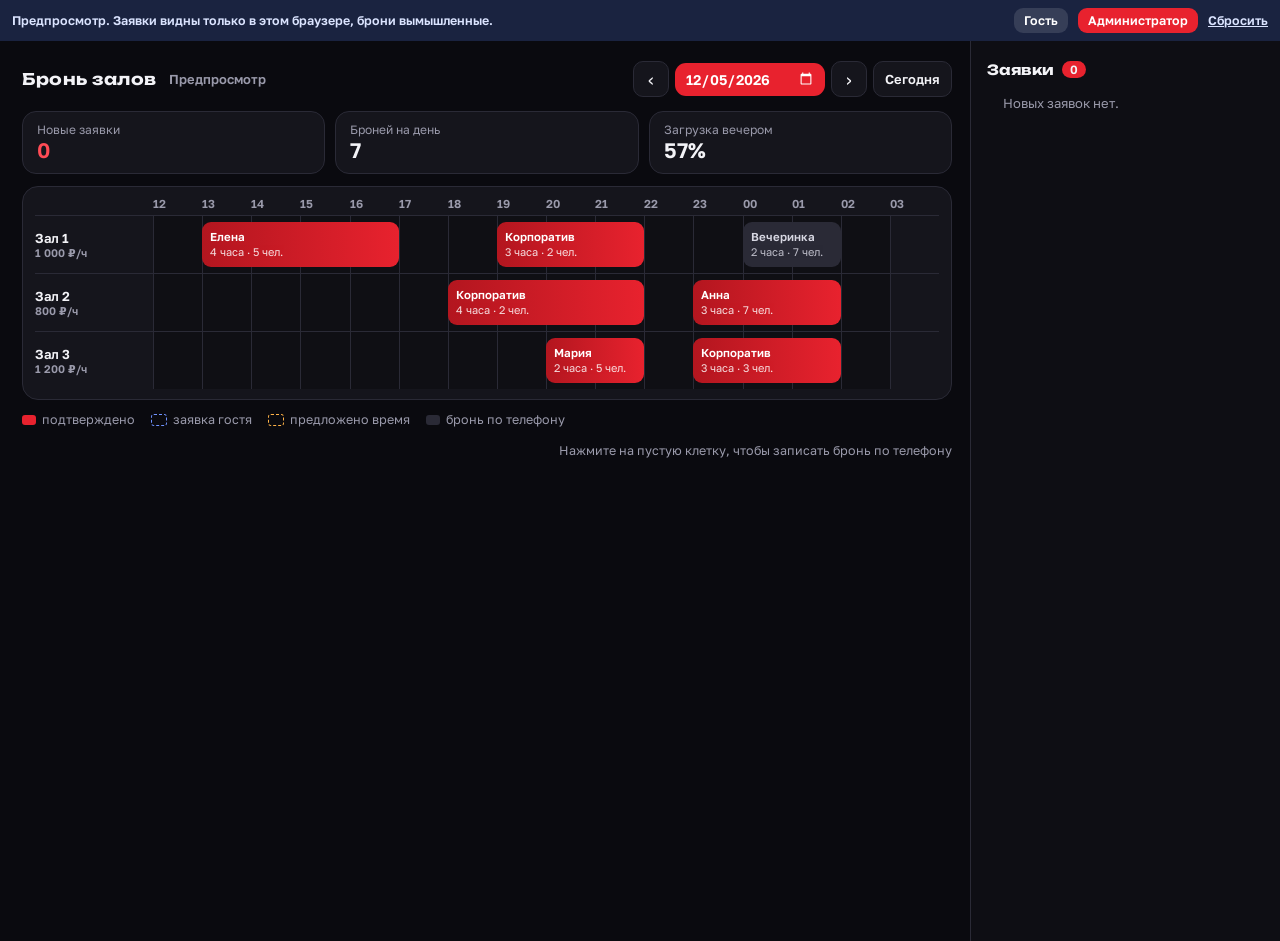
==== admin/index.html @ f45d5344 "Обновление предпросмотра Co-Authored-By: Claude Opus 5.5 <noreply@anthropic.com>" ====
<!doctype html>
<html lang="ru">
<head>
<meta charset="utf-8">
<meta name="viewport" content="width=device-width, initial-scale=1, viewport-fit=cover">
<meta name="theme-color" content="#0a0a0f">
<meta name="robots" content="noindex">
<title>Брони: кабинет</title>
<link rel="icon" href="../icon.svg" type="image/svg+xml">
<script src="../demo-api.js"></script>
<link rel="stylesheet" href="../app.css">
<link rel="stylesheet" href="admin.css">
<script src="admin.js" defer></script>
</head>
<body>
  <div class="toast" id="toast" role="status"><div class="ic" id="tIc">✓</div><div><b id="tT"></b><span id="tS"></span></div></div>

  <form id="login" class="login" hidden>
    <h1 class="brand">БРОНЬ ЗАЛОВ</h1><p class="role">кабинет администратора</p>
    <label class="fld"><i>Логин</i><input id="lLogin" autocomplete="username" required></label>
    <label class="fld"><i>Пароль</i><input id="lPass" type="password" autocomplete="current-password" required></label>
    <p class="err" id="lErr" role="alert"></p>
    <button class="btn wide">Войти</button>
  </form>

  <div class="admin" id="app" hidden>
    <div class="am">
      <div class="ah"><div class="brand sm" id="aName"></div><span class="role" id="who"></span>
        <div class="dsel"><button type="button" id="prev" aria-label="Предыдущий день">‹</button><input type="date" id="pick" aria-label="Дата"><button type="button" id="next" aria-label="Следующий день">›</button><button type="button" class="today" id="today">Сегодня</button></div></div>
      <div class="kpi"><div class="r"><i>Новые заявки</i><b id="kReq">0</b></div><div><i>Броней на день</i><b id="kB">0</b></div><div><i>Загрузка вечером</i><b id="kL">0%</b></div></div>
      <div class="gridwrap"><div class="grid" id="grid"></div></div>
      <div class="legend"><em class="l1">подтверждено</em><em class="l2">заявка гостя</em><em class="l4">предложено время</em><em class="l3">бронь по телефону</em><span>Нажмите на пустую клетку, чтобы записать бронь по телефону</span></div>
      <div class="tools"><button type="button" id="csv">Выгрузить месяц в таблицу</button><button type="button" id="out">Выйти</button></div>
    </div>
    <aside class="side"><h2>Заявки <span id="sReq">0</span></h2><div id="reqs"></div></aside>
  </div>

  <div class="pop" id="pop"><b id="popT"></b>
    <label class="fld"><i>Имя (необязательно)</i><input id="pName" maxlength="60"></label>
    <label class="fld"><i>Телефон (необязательно)</i><input id="pTel" type="tel" inputmode="tel"></label>
    <div class="pr"><button type="button" data-n="1">1 ч</button><button type="button" data-n="2">2 ч</button><button type="button" data-n="3">3 ч</button><button type="button" data-n="4">4 ч</button></div>
    <button type="button" class="pc" id="popX">Отмена</button></div>

  <dialog id="dlg"><div id="dlgBody"></div></dialog>
</body>
</html>
---- app.css ----
@font-face{font-family:'Unbounded';font-weight:700;font-display:swap;src:url(fonts/unbounded-700-cyrillic.woff2) format('woff2');unicode-range:U+0301,U+0400-045F,U+0490-0491,U+04B0-04B1,U+2116}
@font-face{font-family:'Unbounded';font-weight:700;font-display:swap;src:url(fonts/unbounded-700-latin.woff2) format('woff2');unicode-range:U+0000-00FF,U+2000-206F,U+20AC,U+2212}
@font-face{font-family:'Golos Text';font-weight:400;font-display:swap;src:url(fonts/golostext-400-cyrillic.woff2) format('woff2');unicode-range:U+0301,U+0400-045F,U+0490-0491,U+04B0-04B1,U+2116}
@font-face{font-family:'Golos Text';font-weight:400;font-display:swap;src:url(fonts/golostext-400-latin.woff2) format('woff2');unicode-range:U+0000-00FF,U+2000-206F,U+20AC,U+2212}
@font-face{font-family:'Golos Text';font-weight:600;font-display:swap;src:url(fonts/golostext-600-cyrillic.woff2) format('woff2');unicode-range:U+0301,U+0400-045F,U+0490-0491,U+04B0-04B1,U+2116}
@font-face{font-family:'Golos Text';font-weight:600;font-display:swap;src:url(fonts/golostext-600-latin.woff2) format('woff2');unicode-range:U+0000-00FF,U+2000-206F,U+20AC,U+2212}
:root{--bg:#0a0a0f;--card:#15151c;--card2:#1c1c25;--line:#2a2a36;--txt:#f3f3f7;--dim:#9a9aab;--red:#e8222e;--red2:#ff4b55;--blue:#3d6bff;--busy:#24242e;--ok:#1fbf6a}
*{box-sizing:border-box;margin:0;padding:0}
html,body{background:#07070b;color:var(--txt);font-family:'Golos Text',system-ui,sans-serif;-webkit-tap-highlight-color:transparent}
body{min-height:100vh}
button,input,select{font:inherit;color:inherit}
button{cursor:pointer;border:0;background:none}
a{color:inherit}
:focus-visible{outline:2px solid #8fb0ff;outline-offset:2px}
.brand{font-family:Unbounded;font-weight:700;font-size:20px;letter-spacing:.5px;line-height:1.15}
.brand.sm{font-size:16px}
.btn{flex:1;text-align:center;font-weight:600;font-size:14px;padding:12px 10px;border-radius:14px;background:var(--red);color:#fff;transition:transform .12s,filter .2s}
.btn:active{transform:scale(.96);filter:brightness(1.2)}
.btn:disabled{opacity:.55;cursor:default}
.btn.g{background:var(--card2);border:1px solid var(--line)}
.btn.wide{display:block;width:100%;margin-top:12px}
.row{display:flex;gap:8px;margin-top:10px}
.empty{padding:16px;font-size:13px;color:var(--dim);line-height:1.45}
.fld{display:block;margin-top:10px;background:var(--card);border:1px solid var(--line);border-radius:14px;padding:8px 12px}
.fld i{display:block;font-style:normal;font-size:12px;color:var(--dim)}
.fld input,.fld select{width:100%;background:none;border:0;outline:0;font-size:16px;font-weight:600;padding-top:2px}
.fld select option{background:#15151c}
.fld:focus-within{border-color:#6a6a80}
.two{display:flex;gap:10px}.two .fld{flex:1;min-width:0}.two .fld.sm{flex:0 0 96px}
.err{color:var(--red2);font-size:13px;margin-top:8px;min-height:1px}
.toast{position:fixed;top:12px;left:12px;right:12px;max-width:440px;margin:0 auto;z-index:60;background:#1d1d27;border:1px solid #3a3a48;border-radius:18px;padding:11px 13px;display:flex;gap:10px;align-items:center;transform:translateY(-180%);visibility:hidden;transition:transform .35s cubic-bezier(.2,.8,.2,1),visibility .35s;box-shadow:0 14px 40px rgba(0,0,0,.6)}
.toast.show{transform:none;visibility:visible}
.toast .ic{width:32px;height:32px;border-radius:50%;display:flex;align-items:center;justify-content:center;font-weight:700;background:var(--blue);flex:0 0 auto}
.toast.ok .ic{background:var(--ok)}.toast.alt .ic{background:#e08a1e}
.toast b{display:block;font-size:14px;font-weight:600}.toast span{font-size:12.5px;color:var(--dim)}

/* гость */
.guestpage{max-width:520px;margin:0 auto;background:var(--bg);min-height:100vh;box-shadow:0 0 80px rgba(0,0,0,.6)}
.gtop{padding:calc(24px + env(safe-area-inset-top)) 18px 14px;background:radial-gradient(120% 90% at 85% 0%,rgba(61,107,255,.35),transparent 60%),radial-gradient(90% 80% at 0% 10%,rgba(232,34,46,.35),transparent 60%)}
.sub{font-weight:600;font-size:13px;color:var(--dim);margin-top:6px}
.tags{display:flex;flex-wrap:wrap;gap:6px;margin-top:10px}
.tags span{font-size:12px;font-weight:600;padding:5px 9px;border-radius:20px;background:rgba(255,255,255,.08);border:1px solid rgba(255,255,255,.12)}
.contacts{display:flex;gap:8px;margin-top:12px}
.chip{font-size:13px;font-weight:600;text-decoration:none;padding:8px 13px;border-radius:12px;background:var(--card2);border:1px solid var(--line)}
.days{display:flex;gap:7px;padding:10px 16px 4px;overflow-x:auto;scrollbar-width:none;position:sticky;top:0;z-index:15;background:var(--bg)}
.days::-webkit-scrollbar{display:none}
.day{flex:0 0 auto;width:56px;text-align:center;padding:8px 0;border-radius:14px;background:var(--card);border:1px solid var(--line)}
.day b{display:block;font-size:15px}.day i{font-style:normal;font-size:11px;color:var(--dim)}
.day.on{background:var(--red);border-color:var(--red)}.day.on i{color:#ffd9db}
.mine{padding:0 16px}
.mine .m{margin-top:8px;background:var(--card);border:1px solid var(--line);border-radius:14px;padding:10px 12px;font-size:13px}
.mh{display:flex;justify-content:space-between;gap:10px}
.mine b{font-weight:600}.mh span{font-weight:600;text-align:right;flex:0 0 auto;max-width:45%}
.m.request span{color:#8fb0ff}.m.confirmed span{color:#3ad17f}.m.offered span{color:#ffb347}.m.rejected span,.m.cancelled span{color:var(--dim)}
.lnk{margin-top:6px;font-size:12.5px;color:var(--dim);text-decoration:underline;padding:4px 0}
.hint{padding:10px 18px 4px;font-size:12.5px;color:var(--dim);display:flex;gap:14px}
.hint em{font-style:normal;display:inline-flex;gap:5px;align-items:center}
.hint em::before{content:'';width:10px;height:10px;border-radius:3px;background:var(--card2);border:1px solid #3a3a48}
.hint em.b::before{background:var(--busy);border-color:var(--busy);background-image:repeating-linear-gradient(45deg,#33333f 0 2px,transparent 2px 5px)}
.hint em.s::before{background:var(--red);border-color:var(--red)}
.hall{margin:10px 16px 0;background:var(--card);border:1px solid var(--line);border-radius:18px;overflow:hidden}
.ph{height:112px;position:relative;display:flex;align-items:flex-end;padding:9px 12px;background-size:cover;background-position:center}
.ph::after{content:'';position:absolute;inset:0;background:linear-gradient(180deg,transparent 30%,rgba(0,0,0,.78))}
.ph h3{position:relative;z-index:1;font-family:Unbounded;font-weight:700;font-size:16px;letter-spacing:.4px;text-transform:uppercase;padding-right:100px}
.ph .price{position:absolute;z-index:1;right:12px;bottom:10px;font-weight:600;font-size:13px;background:rgba(0,0,0,.55);padding:3px 8px;border-radius:9px}
.slots{display:grid;grid-template-columns:repeat(7,1fr);gap:5px;padding:9px 11px 11px}
.sl{height:40px;border-radius:9px;background:var(--card2);border:1px solid #2f2f3c;font-size:13px;font-weight:600;color:#d9d9e4;transition:background .2s,box-shadow .2s}
.sl.b{background:var(--busy);border-color:var(--busy);color:#6a6a80;background-image:repeating-linear-gradient(45deg,#2c2c37 0 2px,transparent 2px 6px);cursor:default}
.sl.s{background:var(--red);border-color:var(--red2);color:#fff;box-shadow:0 0 14px rgba(232,34,46,.55)}
.programs{margin:14px 16px 0;background:var(--card);border:1px solid var(--line);border-radius:16px;padding:12px 14px}
.programs summary{font-weight:600;font-size:14px;cursor:pointer}
.programs .pr{display:flex;justify-content:space-between;gap:12px;padding:9px 0;border-top:1px solid var(--line);margin-top:9px;font-size:13px}
.programs .pr b{font-weight:600}.programs .pr i{display:block;font-style:normal;color:var(--dim);font-size:12px;margin-top:2px}
.programs .pr span{font-weight:600;white-space:nowrap}
.foot{padding:16px 18px 0;font-size:12px;color:var(--dim);text-align:center}
.pad{height:150px}
.bar{position:fixed;left:0;right:0;bottom:calc(10px + env(safe-area-inset-bottom));max-width:500px;margin:0 auto;width:calc(100% - 20px);z-index:20;background:#121218;border:1px solid #34343f;border-radius:20px;padding:12px 12px 12px 14px;box-shadow:0 -10px 40px rgba(0,0,0,.6);transform:translateY(170%);visibility:hidden;transition:transform .3s cubic-bezier(.2,.8,.2,1),visibility .3s}
.bar.show{transform:none;visibility:visible}
.bar .w{font-size:13px;color:var(--dim)}.bar .w b{display:block;color:var(--txt);font-size:14px;font-weight:600}
.dim{position:fixed;inset:0;background:rgba(0,0,0,.6);z-index:30;opacity:0;pointer-events:none;transition:opacity .25s}
.sheet{position:fixed;left:0;right:0;bottom:0;max-width:520px;margin:0 auto;max-height:92dvh;overflow-y:auto;z-index:40;background:#121218;border-radius:26px 26px 0 0;border-top:1px solid #34343f;padding:18px 18px calc(18px + env(safe-area-inset-bottom));transform:translateY(105%);visibility:hidden;transition:transform .35s cubic-bezier(.2,.8,.2,1),visibility .35s}
.form .dim{opacity:1;pointer-events:auto}.form .sheet{transform:none;visibility:visible}
.sh{display:flex;justify-content:space-between;align-items:center}
.sh h2{font-family:Unbounded;font-weight:700;font-size:16px}
.x{font-size:28px;line-height:1;color:var(--dim);padding:0 6px}
.sum{margin-top:8px;font-size:13.5px;color:var(--dim);line-height:1.5}.sum b{color:var(--txt);font-weight:600}
.hp{position:absolute;left:-9999px;width:1px;height:1px;overflow:hidden}
.consent{display:flex;gap:9px;align-items:flex-start;margin-top:12px;font-size:13px;color:#c9c9d6;line-height:1.35}
.consent input{width:20px;height:20px;flex:0 0 auto;accent-color:var(--red)}
.note{margin-top:10px;font-size:12px;color:var(--dim);text-align:center}
---- admin/admin.css ----
body{background:var(--bg)}
.role{font-size:13px;color:var(--dim);font-weight:600}
.login{max-width:360px;margin:12vh auto 0;padding:24px}
.login .role{margin:6px 0 10px}
.admin{display:grid;grid-template-columns:minmax(0,1fr) 310px;min-height:100vh}
.admin[hidden],.login[hidden]{display:none}
.am{padding:20px 18px 18px 22px;min-width:0}
.ah{display:flex;align-items:center;gap:12px;flex-wrap:wrap}
.dsel{margin-left:auto;display:flex;align-items:center;gap:6px}
.dsel input{background:var(--red);color:#fff;border:0;border-radius:11px;padding:7px 10px;font-size:14px;font-weight:600;color-scheme:dark}
.dsel input::-webkit-datetime-edit{color:#fff}
.dsel button{height:36px;min-width:36px;border-radius:10px;background:var(--card);border:1px solid var(--line);font-size:18px}
.dsel .today{font-size:13px;font-weight:600;padding:0 11px}
.kpi{display:flex;gap:10px;margin:14px 0 12px}
.kpi div{flex:1;background:var(--card);border:1px solid var(--line);border-radius:14px;padding:10px 14px}
.kpi i{display:block;font-style:normal;font-size:12px;color:var(--dim)}.kpi b{font-size:21px;font-weight:600}
.kpi .r b{color:var(--red2)}
.gridwrap{overflow-x:auto}
.grid{min-width:860px;background:var(--card);border:1px solid var(--line);border-radius:16px;padding:10px 12px}
.hrs,.gr{display:grid;grid-template-columns:118px 1fr}
.hrs{font-size:11.5px;color:var(--dim);font-weight:600;padding-bottom:4px}
.hrs .hh{display:grid}
.gr{height:58px;align-items:center;border-top:1px solid var(--line)}
.gr .n{font-weight:600;font-size:13px;position:sticky;left:0;z-index:3;background:var(--card);height:100%;display:flex;flex-direction:column;justify-content:center}.gr .n i{display:block;font-style:normal;font-size:11px;color:var(--dim)}
.cells{height:100%;position:relative;display:grid}
.cell{border-left:1px solid var(--line);cursor:pointer}
.cell:hover{background:rgba(255,255,255,.05)}
.cell.past{background:rgba(0,0,0,.28);cursor:default}
.bk{position:absolute;top:6px;bottom:6px;border-radius:9px;padding:5px 8px;font-size:11.5px;font-weight:600;line-height:1.25;overflow:hidden;white-space:nowrap;text-align:left;color:#fff}
.bk small{display:block;font-weight:400;opacity:.85;font-size:11px}
.bk.confirmed{background:linear-gradient(90deg,#b3161f,#e8222e)}
.bk.request{background:rgba(61,107,255,.18);border:1.5px dashed #6f92ff;color:#dbe4ff}
.bk.offered{background:rgba(224,138,30,.16);border:1.5px dashed #ffb347;color:#ffe3bb}
.bk.phone{background:#2a2a36;color:#d7d7e2}
.legend{display:flex;flex-wrap:wrap;gap:16px;font-size:12.5px;color:var(--dim);margin-top:12px;align-items:center}
.legend em{font-style:normal;display:inline-flex;gap:6px;align-items:center}
.legend em::before{content:'';width:14px;height:10px;border-radius:3px}
.legend .l1::before{background:var(--red)}.legend .l2::before{border:1.5px dashed #6f92ff}.legend .l3::before{background:#2a2a36}.legend .l4::before{border:1.5px dashed #ffb347}
.legend span{margin-left:auto}
.tools{display:flex;gap:16px;margin-top:18px}
.tools button{font-size:13px;color:var(--dim);text-decoration:underline}
.side{border-left:1px solid var(--line);background:#0e0e14;padding:20px 16px}
.side h2{font-family:Unbounded;font-weight:700;font-size:14px;display:flex;align-items:center;gap:8px}
.side h2 span{font-family:'Golos Text';font-size:12px;background:var(--red);border-radius:10px;padding:1px 8px}
.req{margin-top:12px;background:var(--card);border:1px solid var(--line);border-radius:15px;padding:11px 13px}
.req.in{animation:slidein .45s cubic-bezier(.2,.8,.2,1);border-color:#6f92ff}
@keyframes slidein{from{opacity:0;transform:translateX(30px)}to{opacity:1;transform:none}}
.req .t{font-size:11.5px;color:var(--dim);font-weight:600}.req b{display:block;font-size:14px;margin-top:3px;font-weight:600}
.req p{font-size:13px;color:#c9c9d6;margin-top:3px;line-height:1.4;overflow-wrap:anywhere}
.req a{color:#8fb0ff}
.req .a{display:flex;gap:6px;margin-top:9px;flex-wrap:wrap}
.req .a button{flex:1 1 40%;padding:9px 4px;border-radius:10px;font-weight:600;font-size:12.5px}
.req .yes{background:var(--red)}.req .no{background:var(--card2);border:1px solid var(--line);color:#c9c9d6}
.req.offered{border-color:#7a5a2c}
.pop{position:absolute;z-index:26;background:#1d1d27;border:1px solid #3a3a48;border-radius:14px;padding:12px;box-shadow:0 14px 40px rgba(0,0,0,.6);display:none;width:260px}
.pop.show{display:block}
.pop b{font-size:13px;font-weight:600}
.pop .pr{display:flex;gap:6px;margin-top:10px}
.pop .pr button{flex:1;padding:9px 0;border-radius:9px;background:var(--red);font-weight:600;font-size:13px}
.pop .pc{margin-top:6px;width:100%;padding:6px 0;font-size:12.5px;color:var(--dim)}
dialog{margin:auto;background:#15151c;color:var(--txt);border:1px solid #3a3a48;border-radius:18px;padding:18px;width:min(420px,calc(100vw - 24px));max-height:92dvh}
dialog::backdrop{background:rgba(0,0,0,.65)}
dialog h3{font-family:Unbounded;font-weight:700;font-size:15px}
dialog p{font-size:14px;color:#c9c9d6;line-height:1.5;margin-top:8px;overflow-wrap:anywhere}
dialog a{color:#8fb0ff}
dialog .copy{width:100%;background:var(--card2);border:1px solid var(--line);border-radius:10px;padding:8px;font-size:12.5px;margin-top:6px}
@media (max-width:1000px){
  .admin{grid-template-columns:1fr}
  .side{border-left:0;border-bottom:1px solid var(--line);order:-1;padding:14px 12px}
  .am{padding:14px 12px}
  .dsel{margin-left:0;width:100%}
  .dsel input{flex:1}
  .kpi{gap:6px}.kpi div{padding:8px 10px}.kpi b{font-size:18px}
  .legend span{margin-left:0;width:100%}
}
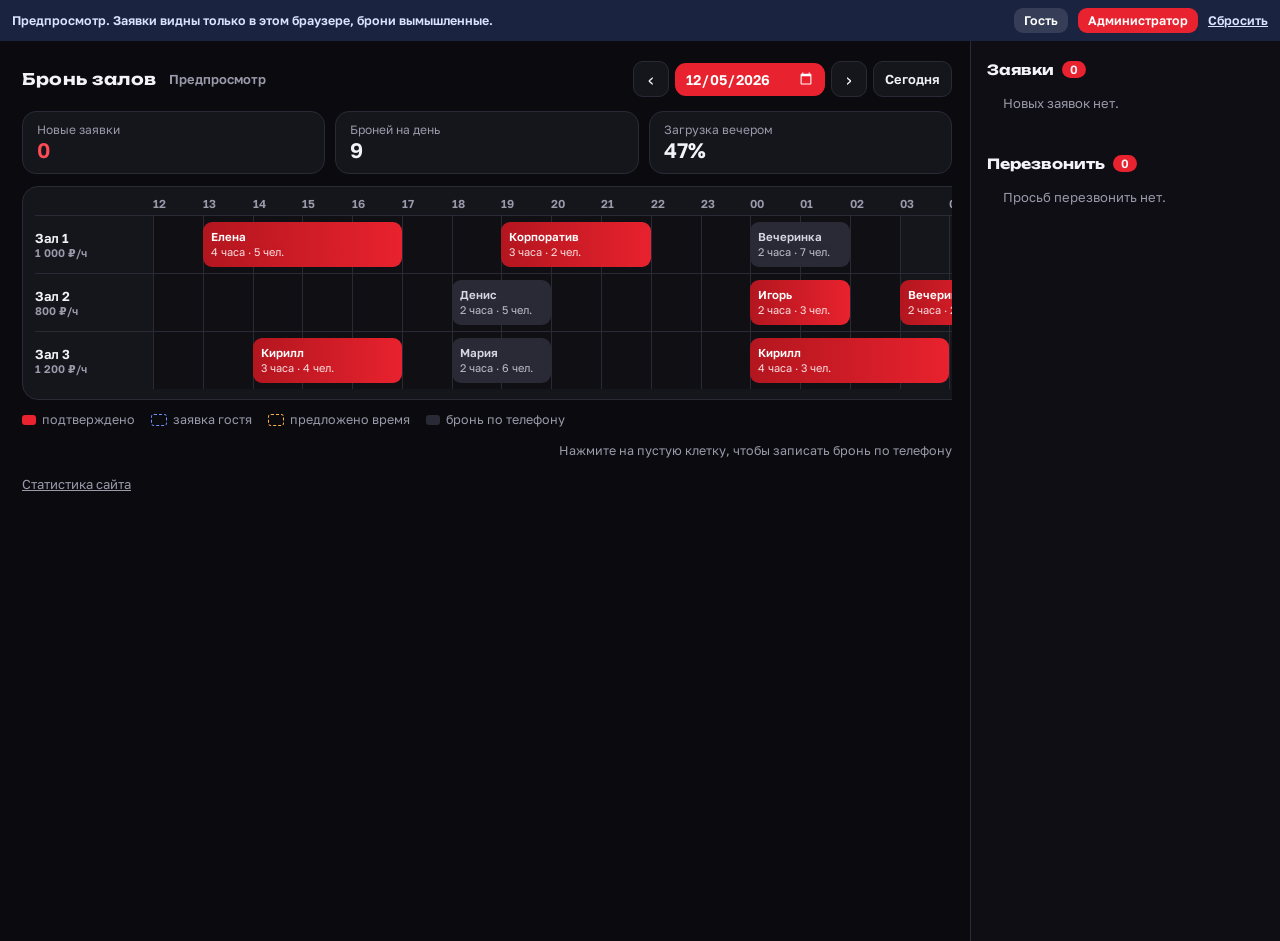
==== commit 2206214d: "Обновление предпросмотра Co-Authored-By: Claude Opus 5.5 <noreply@anthropic.com>" ====
--- a/admin/index.html
+++ b/admin/index.html
@@ -30,9 +30,10 @@
       <div class="kpi"><div class="r"><i>Новые заявки</i><b id="kReq">0</b></div><div><i>Броней на день</i><b id="kB">0</b></div><div><i>Загрузка вечером</i><b id="kL">0%</b></div></div>
       <div class="gridwrap"><div class="grid" id="grid"></div></div>
       <div class="legend"><em class="l1">подтверждено</em><em class="l2">заявка гостя</em><em class="l4">предложено время</em><em class="l3">бронь по телефону</em><span>Нажмите на пустую клетку, чтобы записать бронь по телефону</span></div>
-      <div class="tools"><button type="button" id="csv">Выгрузить месяц в таблицу</button><button type="button" id="out">Выйти</button></div>
+      <div class="tools"><button type="button" id="statsBtn">Статистика сайта</button><button type="button" id="csv">Выгрузить месяц в таблицу</button><button type="button" id="out">Выйти</button></div>
     </div>
-    <aside class="side"><h2>Заявки <span id="sReq">0</span></h2><div id="reqs"></div></aside>
+    <aside class="side"><h2>Заявки <span id="sReq">0</span></h2><div id="reqs"></div>
+      <h2 class="h2b">Перезвонить <span id="sCb">0</span></h2><div id="cbs"></div></aside>
   </div>
 
   <div class="pop" id="pop"><b id="popT"></b>
--- a/app.css
+++ b/app.css
@@ -11,6 +11,7 @@
 button,input,select{font:inherit;color:inherit}
 button{cursor:pointer;border:0;background:none}
 a{color:inherit}
+[hidden]{display:none!important}
 :focus-visible{outline:2px solid #8fb0ff;outline-offset:2px}
 .brand{font-family:Unbounded;font-weight:700;font-size:20px;letter-spacing:.5px;line-height:1.15}
 .brand.sm{font-size:16px}
@@ -33,58 +34,3 @@
 .toast .ic{width:32px;height:32px;border-radius:50%;display:flex;align-items:center;justify-content:center;font-weight:700;background:var(--blue);flex:0 0 auto}
 .toast.ok .ic{background:var(--ok)}.toast.alt .ic{background:#e08a1e}
 .toast b{display:block;font-size:14px;font-weight:600}.toast span{font-size:12.5px;color:var(--dim)}
-
-/* гость */
-.guestpage{max-width:520px;margin:0 auto;background:var(--bg);min-height:100vh;box-shadow:0 0 80px rgba(0,0,0,.6)}
-.gtop{padding:calc(24px + env(safe-area-inset-top)) 18px 14px;background:radial-gradient(120% 90% at 85% 0%,rgba(61,107,255,.35),transparent 60%),radial-gradient(90% 80% at 0% 10%,rgba(232,34,46,.35),transparent 60%)}
-.sub{font-weight:600;font-size:13px;color:var(--dim);margin-top:6px}
-.tags{display:flex;flex-wrap:wrap;gap:6px;margin-top:10px}
-.tags span{font-size:12px;font-weight:600;padding:5px 9px;border-radius:20px;background:rgba(255,255,255,.08);border:1px solid rgba(255,255,255,.12)}
-.contacts{display:flex;gap:8px;margin-top:12px}
-.chip{font-size:13px;font-weight:600;text-decoration:none;padding:8px 13px;border-radius:12px;background:var(--card2);border:1px solid var(--line)}
-.days{display:flex;gap:7px;padding:10px 16px 4px;overflow-x:auto;scrollbar-width:none;position:sticky;top:0;z-index:15;background:var(--bg)}
-.days::-webkit-scrollbar{display:none}
-.day{flex:0 0 auto;width:56px;text-align:center;padding:8px 0;border-radius:14px;background:var(--card);border:1px solid var(--line)}
-.day b{display:block;font-size:15px}.day i{font-style:normal;font-size:11px;color:var(--dim)}
-.day.on{background:var(--red);border-color:var(--red)}.day.on i{color:#ffd9db}
-.mine{padding:0 16px}
-.mine .m{margin-top:8px;background:var(--card);border:1px solid var(--line);border-radius:14px;padding:10px 12px;font-size:13px}
-.mh{display:flex;justify-content:space-between;gap:10px}
-.mine b{font-weight:600}.mh span{font-weight:600;text-align:right;flex:0 0 auto;max-width:45%}
-.m.request span{color:#8fb0ff}.m.confirmed span{color:#3ad17f}.m.offered span{color:#ffb347}.m.rejected span,.m.cancelled span{color:var(--dim)}
-.lnk{margin-top:6px;font-size:12.5px;color:var(--dim);text-decoration:underline;padding:4px 0}
-.hint{padding:10px 18px 4px;font-size:12.5px;color:var(--dim);display:flex;gap:14px}
-.hint em{font-style:normal;display:inline-flex;gap:5px;align-items:center}
-.hint em::before{content:'';width:10px;height:10px;border-radius:3px;background:var(--card2);border:1px solid #3a3a48}
-.hint em.b::before{background:var(--busy);border-color:var(--busy);background-image:repeating-linear-gradient(45deg,#33333f 0 2px,transparent 2px 5px)}
-.hint em.s::before{background:var(--red);border-color:var(--red)}
-.hall{margin:10px 16px 0;background:var(--card);border:1px solid var(--line);border-radius:18px;overflow:hidden}
-.ph{height:112px;position:relative;display:flex;align-items:flex-end;padding:9px 12px;background-size:cover;background-position:center}
-.ph::after{content:'';position:absolute;inset:0;background:linear-gradient(180deg,transparent 30%,rgba(0,0,0,.78))}
-.ph h3{position:relative;z-index:1;font-family:Unbounded;font-weight:700;font-size:16px;letter-spacing:.4px;text-transform:uppercase;padding-right:100px}
-.ph .price{position:absolute;z-index:1;right:12px;bottom:10px;font-weight:600;font-size:13px;background:rgba(0,0,0,.55);padding:3px 8px;border-radius:9px}
-.slots{display:grid;grid-template-columns:repeat(7,1fr);gap:5px;padding:9px 11px 11px}
-.sl{height:40px;border-radius:9px;background:var(--card2);border:1px solid #2f2f3c;font-size:13px;font-weight:600;color:#d9d9e4;transition:background .2s,box-shadow .2s}
-.sl.b{background:var(--busy);border-color:var(--busy);color:#6a6a80;background-image:repeating-linear-gradient(45deg,#2c2c37 0 2px,transparent 2px 6px);cursor:default}
-.sl.s{background:var(--red);border-color:var(--red2);color:#fff;box-shadow:0 0 14px rgba(232,34,46,.55)}
-.programs{margin:14px 16px 0;background:var(--card);border:1px solid var(--line);border-radius:16px;padding:12px 14px}
-.programs summary{font-weight:600;font-size:14px;cursor:pointer}
-.programs .pr{display:flex;justify-content:space-between;gap:12px;padding:9px 0;border-top:1px solid var(--line);margin-top:9px;font-size:13px}
-.programs .pr b{font-weight:600}.programs .pr i{display:block;font-style:normal;color:var(--dim);font-size:12px;margin-top:2px}
-.programs .pr span{font-weight:600;white-space:nowrap}
-.foot{padding:16px 18px 0;font-size:12px;color:var(--dim);text-align:center}
-.pad{height:150px}
-.bar{position:fixed;left:0;right:0;bottom:calc(10px + env(safe-area-inset-bottom));max-width:500px;margin:0 auto;width:calc(100% - 20px);z-index:20;background:#121218;border:1px solid #34343f;border-radius:20px;padding:12px 12px 12px 14px;box-shadow:0 -10px 40px rgba(0,0,0,.6);transform:translateY(170%);visibility:hidden;transition:transform .3s cubic-bezier(.2,.8,.2,1),visibility .3s}
-.bar.show{transform:none;visibility:visible}
-.bar .w{font-size:13px;color:var(--dim)}.bar .w b{display:block;color:var(--txt);font-size:14px;font-weight:600}
-.dim{position:fixed;inset:0;background:rgba(0,0,0,.6);z-index:30;opacity:0;pointer-events:none;transition:opacity .25s}
-.sheet{position:fixed;left:0;right:0;bottom:0;max-width:520px;margin:0 auto;max-height:92dvh;overflow-y:auto;z-index:40;background:#121218;border-radius:26px 26px 0 0;border-top:1px solid #34343f;padding:18px 18px calc(18px + env(safe-area-inset-bottom));transform:translateY(105%);visibility:hidden;transition:transform .35s cubic-bezier(.2,.8,.2,1),visibility .35s}
-.form .dim{opacity:1;pointer-events:auto}.form .sheet{transform:none;visibility:visible}
-.sh{display:flex;justify-content:space-between;align-items:center}
-.sh h2{font-family:Unbounded;font-weight:700;font-size:16px}
-.x{font-size:28px;line-height:1;color:var(--dim);padding:0 6px}
-.sum{margin-top:8px;font-size:13.5px;color:var(--dim);line-height:1.5}.sum b{color:var(--txt);font-weight:600}
-.hp{position:absolute;left:-9999px;width:1px;height:1px;overflow:hidden}
-.consent{display:flex;gap:9px;align-items:flex-start;margin-top:12px;font-size:13px;color:#c9c9d6;line-height:1.35}
-.consent input{width:20px;height:20px;flex:0 0 auto;accent-color:var(--red)}
-.note{margin-top:10px;font-size:12px;color:var(--dim);text-align:center}
--- a/admin/admin.css
+++ b/admin/admin.css
@@ -16,7 +16,7 @@
 .kpi i{display:block;font-style:normal;font-size:12px;color:var(--dim)}.kpi b{font-size:21px;font-weight:600}
 .kpi .r b{color:var(--red2)}
 .gridwrap{overflow-x:auto}
-.grid{min-width:860px;background:var(--card);border:1px solid var(--line);border-radius:16px;padding:10px 12px}
+.grid{min-width:1040px;background:var(--card);border:1px solid var(--line);border-radius:16px;padding:10px 12px}
 .hrs,.gr{display:grid;grid-template-columns:118px 1fr}
 .hrs{font-size:11.5px;color:var(--dim);font-weight:600;padding-bottom:4px}
 .hrs .hh{display:grid}
@@ -73,3 +73,11 @@
   .kpi{gap:6px}.kpi div{padding:8px 10px}.kpi b{font-size:18px}
   .legend span{margin-left:0;width:100%}
 }
+.h2b{margin-top:26px}
+.side .req.ok{opacity:.55}.side .req.ok .st{color:#3ad17f}
+dialog .spark{display:flex;align-items:flex-end;gap:2px;height:90px;margin-top:14px;padding:8px;background:#0e0e14;border-radius:10px}
+dialog .spark i{flex:1;background:var(--red);border-radius:2px 2px 0 0;min-width:3px}
+dialog .srows{margin-top:12px;border-top:1px solid var(--line)}
+dialog .srows div{display:flex;justify-content:space-between;gap:12px;padding:7px 0;border-bottom:1px solid var(--line);font-size:14px}
+dialog .srows dt{color:#c9c9d6}dialog .srows dd{font-weight:600}
+dialog .sh3{margin-top:18px}
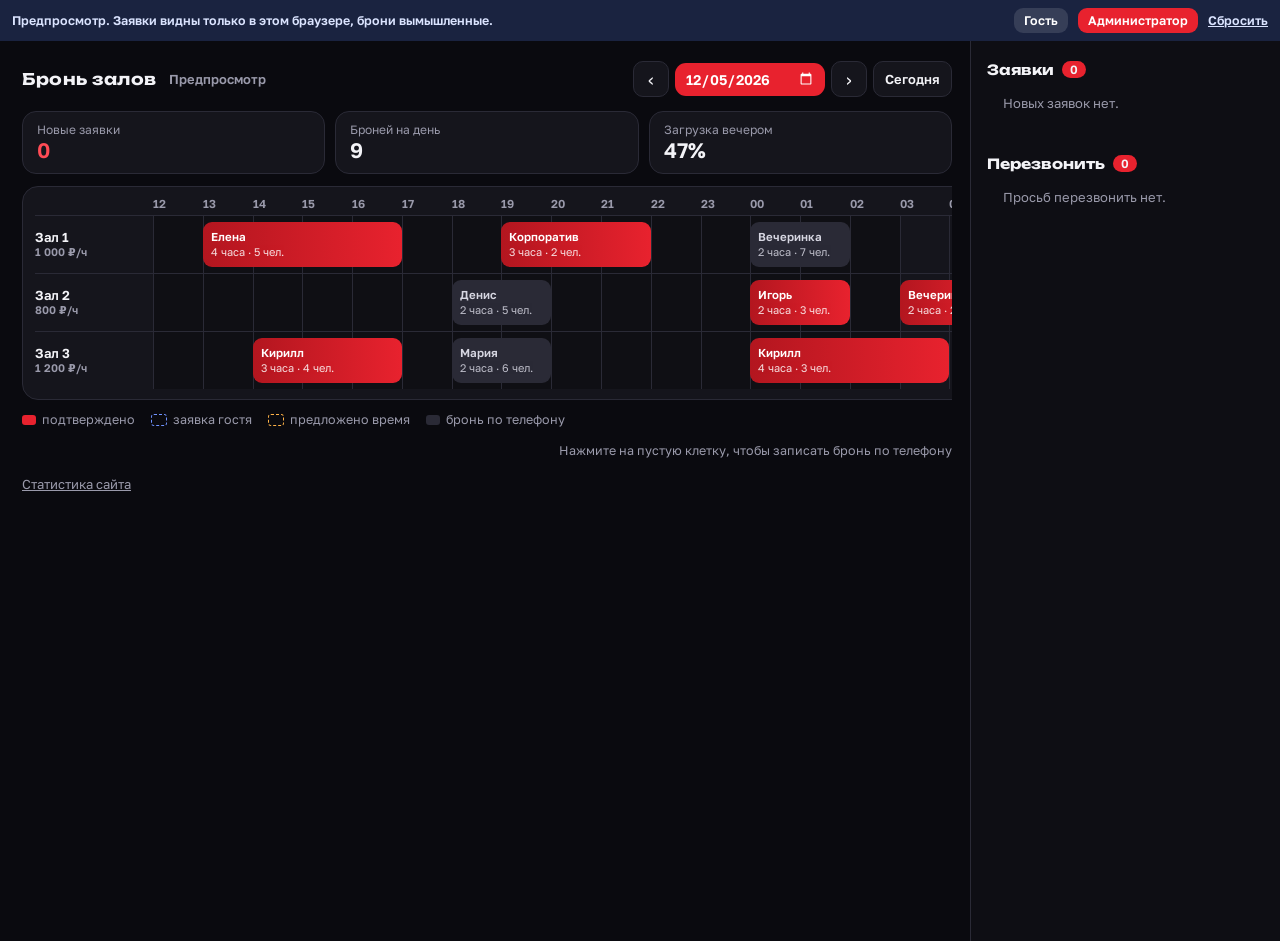
==== commit 8ed9b31d: "Обновление предпросмотра Co-Authored-By: Claude Opus 5.5 <noreply@anthropic.com>" ====
--- a/admin/index.html
+++ b/admin/index.html
@@ -6,7 +6,7 @@
 <meta name="theme-color" content="#0a0a0f">
 <meta name="robots" content="noindex">
 <title>Брони: кабинет</title>
-<link rel="icon" href="../icon.svg" type="image/svg+xml">
+<link rel="icon" href="../favicon-32.png" sizes="32x32" type="image/png">
 <script src="../demo-api.js"></script>
 <link rel="stylesheet" href="../app.css">
 <link rel="stylesheet" href="admin.css">
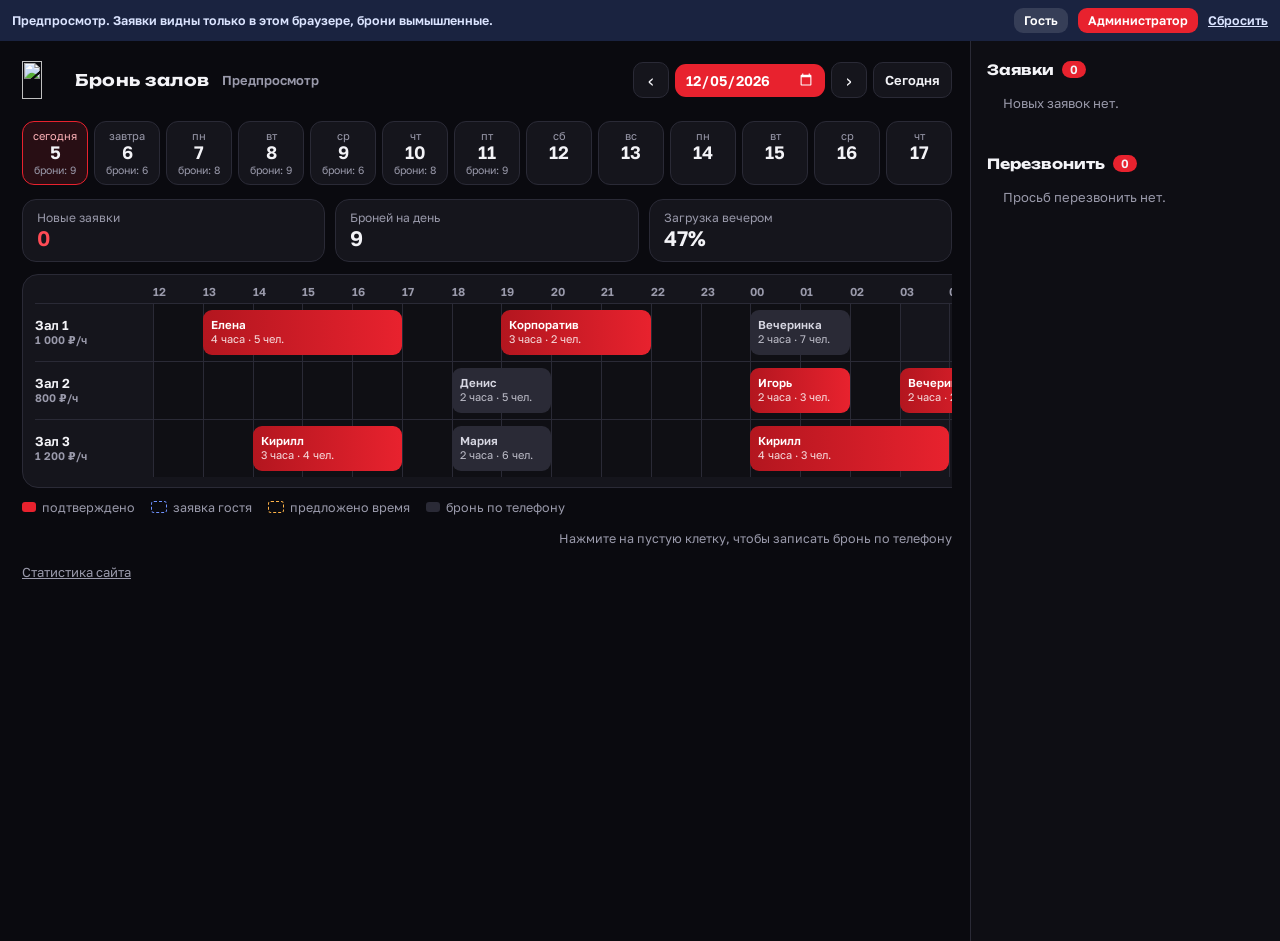
==== commit e0815f47: "Обновление предпросмотра Co-Authored-By: Claude Opus 5.5 <noreply@anthropic.com>" ====
--- a/admin/index.html
+++ b/admin/index.html
@@ -16,7 +16,7 @@
   <div class="toast" id="toast" role="status"><div class="ic" id="tIc">✓</div><div><b id="tT"></b><span id="tS"></span></div></div>
 
   <form id="login" class="login" hidden>
-    <h1 class="brand">БРОНЬ ЗАЛОВ</h1><p class="role">кабинет администратора</p>
+    <img class="loginlogo" src="../brand/logo-192.png" alt="" width="96" height="89"><h1 class="brand">БРОНЬ ЗАЛОВ</h1><p class="role">кабинет администратора</p>
     <label class="fld"><i>Логин</i><input id="lLogin" autocomplete="username" required></label>
     <label class="fld"><i>Пароль</i><input id="lPass" type="password" autocomplete="current-password" required></label>
     <p class="err" id="lErr" role="alert"></p>
@@ -25,8 +25,9 @@
 
   <div class="admin" id="app" hidden>
     <div class="am">
-      <div class="ah"><div class="brand sm" id="aName"></div><span class="role" id="who"></span>
+      <div class="ah"><img class="alogo" src="../brand/logo-96.png" alt="" width="40" height="37"><div class="brand sm" id="aName"></div><span class="role" id="who"></span>
         <div class="dsel"><button type="button" id="prev" aria-label="Предыдущий день">‹</button><input type="date" id="pick" aria-label="Дата"><button type="button" id="next" aria-label="Следующий день">›</button><button type="button" class="today" id="today">Сегодня</button></div></div>
+      <nav class="adays" id="adays" aria-label="Дни: заявки и брони"></nav>
       <div class="kpi"><div class="r"><i>Новые заявки</i><b id="kReq">0</b></div><div><i>Броней на день</i><b id="kB">0</b></div><div><i>Загрузка вечером</i><b id="kL">0%</b></div></div>
       <div class="gridwrap"><div class="grid" id="grid"></div></div>
       <div class="legend"><em class="l1">подтверждено</em><em class="l2">заявка гостя</em><em class="l4">предложено время</em><em class="l3">бронь по телефону</em><span>Нажмите на пустую клетку, чтобы записать бронь по телефону</span></div>
--- a/admin/admin.css
+++ b/admin/admin.css
@@ -81,3 +81,29 @@
 dialog .srows div{display:flex;justify-content:space-between;gap:12px;padding:7px 0;border-bottom:1px solid var(--line);font-size:14px}
 dialog .srows dt{color:#c9c9d6}dialog .srows dd{font-weight:600}
 dialog .sh3{margin-top:18px}
+
+/* 12.11 кабинет: лента 14 дней с заявками и бронями, заявки по дням, одна главная кнопка, логотип */
+.alogo{height:38px;width:auto;flex:none}
+.loginlogo{display:block;width:96px;height:auto;margin:0 auto 10px}
+.adays{display:flex;gap:6px;overflow-x:auto;scrollbar-width:none;margin:14px 0 4px;padding-top:8px}
+.adays::-webkit-scrollbar{display:none}
+.ad{position:relative;flex:0 0 auto;width:66px;padding:7px 0 6px;border-radius:12px;background:var(--card);border:1px solid var(--line);text-align:center;color:inherit}
+.ad i{display:block;font-style:normal;font-size:11px;color:var(--dim)}
+.ad b{display:block;font-size:18px;font-weight:700;line-height:1.2}
+.ad small{display:block;font-size:10.5px;color:var(--dim);min-height:14px}
+.ad u{position:absolute;top:-8px;right:-4px;min-width:20px;height:20px;padding:0 6px;border-radius:10px;background:var(--red);color:#fff;font-size:11.5px;font-weight:800;line-height:20px;text-decoration:none;box-shadow:0 0 0 2px #0a0a0f}
+.ad.on{border-color:var(--red);background:rgba(255,43,61,.12)}
+.ad.on i{color:#ffb3b9}
+.rday{display:flex;align-items:center;gap:8px;margin:18px 0 -2px;font-size:12px;font-weight:700;letter-spacing:.06em;text-transform:uppercase;color:var(--dim)}
+.rday span{font-size:11px;background:var(--card2);color:#c9c9d6;border-radius:9px;padding:0 7px;letter-spacing:0}
+.req .tel{font-weight:600;font-size:14px;text-decoration:none}
+.req .cm{color:#e3e3ec}
+.req .a2{margin-top:10px;display:flex;flex-direction:column;gap:8px}
+.req .a2 .yes{width:100%;padding:11px 0;border-radius:11px;font-weight:700;font-size:14px;color:#fff}
+.req .lk{display:flex;flex-wrap:wrap;gap:4px 14px}
+.req .lk button{font-size:12.5px;font-weight:600;color:#aab;text-decoration:underline;text-underline-offset:3px;padding:2px 0}
+.req .lk button:hover{color:#fff}
+.req .lk .dang{color:#ff8a93;margin-left:auto}
+.bk.flash{animation:bkflash 1.6s ease-out 2}
+@keyframes bkflash{0%,40%{box-shadow:0 0 0 3px #fff,0 0 18px rgba(255,255,255,.6)}100%{box-shadow:none}}
+@media (max-width:760px){ .req .lk button{padding:10px 0;font-size:13.5px} .req .lk{gap:2px 18px} }
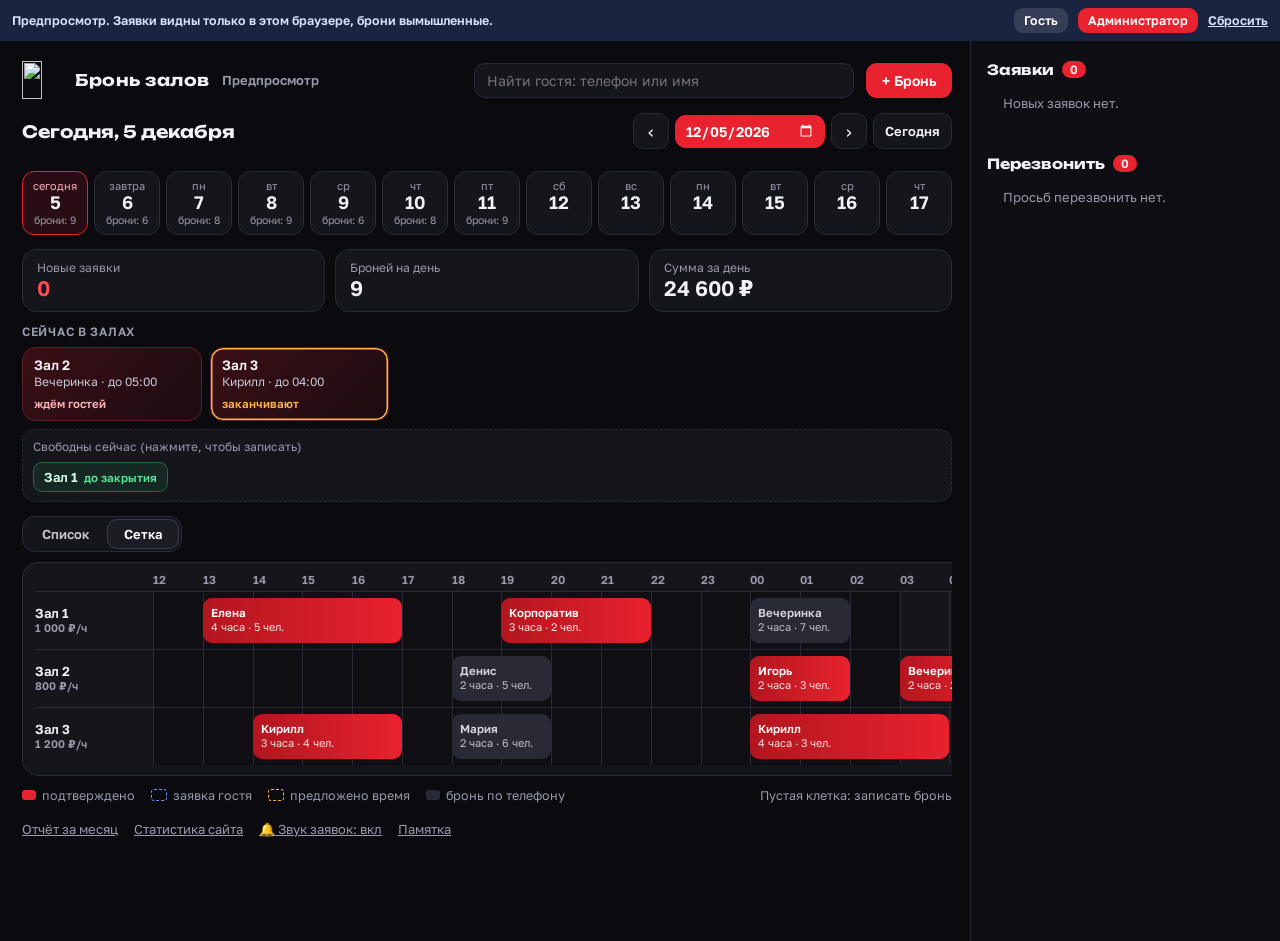
==== commit 8a1d9488: "Обновление предпросмотра Co-Authored-By: Claude Opus 5.5 <noreply@anthropic.com>" ====
--- a/admin/index.html
+++ b/admin/index.html
@@ -10,6 +10,7 @@
 <script src="../demo-api.js"></script>
 <link rel="stylesheet" href="../app.css">
 <link rel="stylesheet" href="admin.css">
+<script src="../pricing.js" defer></script>
 <script src="admin.js" defer></script>
 </head>
 <body>
@@ -26,22 +27,23 @@
   <div class="admin" id="app" hidden>
     <div class="am">
       <div class="ah"><img class="alogo" src="../brand/logo-96.png" alt="" width="40" height="37"><div class="brand sm" id="aName"></div><span class="role" id="who"></span>
+        <div class="qs"><input id="q" type="search" placeholder="Найти гостя: телефон или имя" autocomplete="off" aria-label="Поиск брони по телефону или имени"><div class="qres" id="qres" hidden></div></div>
+        <button type="button" class="btn add" id="addBtn">+ Бронь</button></div>
+      <div class="dline"><h2 class="dtitle" id="dTitle"></h2>
         <div class="dsel"><button type="button" id="prev" aria-label="Предыдущий день">‹</button><input type="date" id="pick" aria-label="Дата"><button type="button" id="next" aria-label="Следующий день">›</button><button type="button" class="today" id="today">Сегодня</button></div></div>
       <nav class="adays" id="adays" aria-label="Дни: заявки и брони"></nav>
-      <div class="kpi"><div class="r"><i>Новые заявки</i><b id="kReq">0</b></div><div><i>Броней на день</i><b id="kB">0</b></div><div><i>Загрузка вечером</i><b id="kL">0%</b></div></div>
-      <div class="gridwrap"><div class="grid" id="grid"></div></div>
-      <div class="legend"><em class="l1">подтверждено</em><em class="l2">заявка гостя</em><em class="l4">предложено время</em><em class="l3">бронь по телефону</em><span>Нажмите на пустую клетку, чтобы записать бронь по телефону</span></div>
-      <div class="tools"><button type="button" id="statsBtn">Статистика сайта</button><button type="button" id="csv">Выгрузить месяц в таблицу</button><button type="button" id="out">Выйти</button></div>
+      <div class="kpi"><div class="r"><i>Новые заявки</i><b id="kReq">0</b></div><div><i>Броней на день</i><b id="kB">0</b></div><div><i>Сумма за день</i><b id="kSum">0 ₽</b></div></div>
+      <section class="now" id="now" hidden><h3>Сейчас в залах</h3><div class="nowl" id="nowList"></div></section>
+      <div class="vt"><div class="seg sm" role="tablist"><button type="button" id="vList">Список</button><button type="button" id="vGrid">Сетка</button></div></div>
+      <div class="list" id="list"></div>
+      <div id="gridBox"><div class="gridwrap"><div class="grid" id="grid"></div></div>
+        <div class="legend"><em class="l1">подтверждено</em><em class="l2">заявка гостя</em><em class="l4">предложено время</em><em class="l3">бронь по телефону</em><span>Пустая клетка: записать бронь</span></div></div>
+      <div class="tools"><button type="button" id="repBtn">Отчёт за месяц</button><button type="button" id="statsBtn">Статистика сайта</button><button type="button" id="csv">Выгрузить месяц в таблицу</button><button type="button" id="snd"></button><a href="help.html" target="_blank" rel="noopener">Памятка</a><button type="button" id="out">Выйти</button></div>
     </div>
     <aside class="side"><h2>Заявки <span id="sReq">0</span></h2><div id="reqs"></div>
       <h2 class="h2b">Перезвонить <span id="sCb">0</span></h2><div id="cbs"></div></aside>
+    <button type="button" class="fab" id="fab" aria-label="Новая бронь">+</button>
   </div>
-
-  <div class="pop" id="pop"><b id="popT"></b>
-    <label class="fld"><i>Имя (необязательно)</i><input id="pName" maxlength="60"></label>
-    <label class="fld"><i>Телефон (необязательно)</i><input id="pTel" type="tel" inputmode="tel"></label>
-    <div class="pr"><button type="button" data-n="1">1 ч</button><button type="button" data-n="2">2 ч</button><button type="button" data-n="3">3 ч</button><button type="button" data-n="4">4 ч</button></div>
-    <button type="button" class="pc" id="popX">Отмена</button></div>
 
   <dialog id="dlg"><div id="dlgBody"></div></dialog>
 </body>
--- a/admin/admin.css
+++ b/admin/admin.css
@@ -38,7 +38,7 @@
 .legend .l1::before{background:var(--red)}.legend .l2::before{border:1.5px dashed #6f92ff}.legend .l3::before{background:#2a2a36}.legend .l4::before{border:1.5px dashed #ffb347}
 .legend span{margin-left:auto}
 .tools{display:flex;gap:16px;margin-top:18px}
-.tools button{font-size:13px;color:var(--dim);text-decoration:underline}
+.tools button,.tools a{font-size:13px;color:var(--dim);text-decoration:underline}
 .side{border-left:1px solid var(--line);background:#0e0e14;padding:20px 16px}
 .side h2{font-family:Unbounded;font-weight:700;font-size:14px;display:flex;align-items:center;gap:8px}
 .side h2 span{font-family:'Golos Text';font-size:12px;background:var(--red);border-radius:10px;padding:1px 8px}
@@ -107,3 +107,95 @@
 .bk.flash{animation:bkflash 1.6s ease-out 2}
 @keyframes bkflash{0%,40%{box-shadow:0 0 0 3px #fff,0 0 18px rgba(255,255,255,.6)}100%{box-shadow:none}}
 @media (max-width:760px){ .req .lk button{padding:10px 0;font-size:13.5px} .req .lk{gap:2px 18px} }
+
+/* 13.11 кабинет для работы вечером: поиск, «+ Бронь», «Сейчас в залах», список дня, карточка брони, отчёт */
+.ah .alogo+.brand{white-space:nowrap}
+.qs{position:relative;margin-left:auto;flex:1 1 260px;max-width:380px}
+.qs input{width:100%;background:var(--card);border:1px solid var(--line);border-radius:11px;padding:8px 12px;font-size:14px;outline:0}
+.qs input:focus{border-color:#6a6a80}
+.qres{position:absolute;z-index:30;top:calc(100% + 6px);left:0;right:0;max-height:60vh;overflow:auto;background:#1d1d27;border:1px solid #3a3a48;border-radius:14px;box-shadow:0 14px 40px rgba(0,0,0,.6)}
+.qres button{display:block;width:100%;text-align:left;padding:9px 12px;border-bottom:1px solid var(--line)}
+.qres button:hover{background:rgba(255,255,255,.05)}
+.qres b{display:block;font-size:13.5px;font-weight:600}.qres span{font-size:12.5px;color:var(--dim)}
+.btn.add{flex:none;padding:9px 16px;border-radius:11px}
+.dline{display:flex;align-items:center;gap:12px;flex-wrap:wrap;margin-top:14px}
+.dtitle{font-family:Unbounded;font-weight:700;font-size:17px}
+.dline .dsel{margin-left:auto}
+.kpi div b{white-space:nowrap}
+.now{margin:4px 0 14px}
+.now h3,.vt+.list h3{font-size:12px;font-weight:700;letter-spacing:.06em;text-transform:uppercase;color:var(--dim);margin-bottom:8px}
+.nowl{display:grid;grid-template-columns:repeat(auto-fill,minmax(150px,1fr));gap:8px}
+.nw{text-align:left;border-radius:13px;padding:9px 11px;border:1px solid var(--line);background:var(--card);display:flex;flex-direction:column;gap:1px;min-height:74px}
+.nw b{font-size:13.5px;font-weight:700}.nw span{font-size:12px;color:#c9c9d6}.nw em{font-style:normal;font-size:11.5px;font-weight:700;margin-top:auto;color:var(--dim)}
+.nw.free{border-style:dashed}.nw.free em{color:#3ad17f}
+.nw.free.soon em{color:#ffb347}
+.nw.busy{background:linear-gradient(135deg,rgba(232,34,46,.22),rgba(232,34,46,.08));border-color:#5a2028}.nw.busy em{color:#ffb3b9}
+.nw.busy.in{background:linear-gradient(135deg,rgba(31,191,106,.2),rgba(31,191,106,.06));border-color:#1f6b42}.nw.busy.in em{color:#5ee39a}
+.nw.busy.ns{opacity:.6}
+.nw.ending{box-shadow:inset 0 0 0 1.5px #ffb347}.nw.ending em{color:#ffb347}
+.vt{display:flex;margin:4px 0 10px}
+.seg{display:flex;background:var(--card);border:1px solid var(--line);border-radius:12px;padding:3px;gap:3px;margin-top:10px}
+.seg button{flex:1;padding:9px 6px;border-radius:9px;font-weight:600;font-size:13.5px;color:#c9c9d6}
+.seg button.on{background:var(--card2);color:#fff;box-shadow:0 0 0 1px #3a3a48}
+.seg button.on.ok{background:#1f6b42;box-shadow:none}.seg button.on.bad{background:#6b1f27;box-shadow:none}
+.seg button:disabled{opacity:.35;cursor:default}
+.seg.sm{margin:0}.seg.sm button{padding:6px 16px;font-size:13px}
+.list{display:flex;flex-direction:column;gap:6px}
+.li{display:flex;align-items:center;gap:12px;text-align:left;background:var(--card);border:1px solid var(--line);border-left:4px solid var(--red);border-radius:12px;padding:10px 12px}
+.li.phone{border-left-color:#6a6a80}.li.request{border-left-color:#6f92ff;border-style:dashed;border-left-style:solid}.li.offered{border-left-color:#ffb347}
+.li.gone{opacity:.5}.li.on{box-shadow:inset 0 0 0 1px #5a2028}
+.li .tm{flex:0 0 62px;font-size:17px;font-weight:700;line-height:1.1}.li .tm i{display:block;font-style:normal;font-size:11.5px;font-weight:600;color:var(--dim)}
+.li .bd{flex:1;min-width:0}.li .bd b{display:block;font-size:14px;font-weight:600;white-space:nowrap;overflow:hidden;text-overflow:ellipsis}
+.li .bd small{display:block;font-size:12.5px;color:var(--dim);white-space:nowrap;overflow:hidden;text-overflow:ellipsis}
+.tg{flex:none;font-style:normal;font-size:11.5px;font-weight:700;border-radius:8px;padding:3px 8px;background:var(--card2);color:#c9c9d6;white-space:nowrap}
+.tg.in{background:#1f6b42;color:#d6ffe7}.tg.ns{background:#3a1d22;color:#ff9aa2}.tg.wait{background:#4a3410;color:#ffd79a}
+.tg.request{background:rgba(61,107,255,.2);color:#cfdaff}.tg.offered{background:rgba(224,138,30,.2);color:#ffe3bb}.tg.confirmed{background:rgba(232,34,46,.25);color:#ffd0d4}
+.tg.rejected,.tg.cancelled{background:#2a2a36;color:var(--dim)}
+.bk.in{background:linear-gradient(90deg,#167a46,#1fbf6a)}
+.bk.ns{opacity:.45;text-decoration:line-through}
+.fab{display:none}
+/* карточка брони */
+dialog .dh{display:flex;align-items:center;gap:10px}
+dialog .dh h3{flex:1}
+dialog .dh .nav{width:36px;height:36px;border-radius:10px;background:var(--card2);border:1px solid var(--line);font-size:18px;flex:none}
+dialog .dh .nav+h3{text-align:center}
+dialog .big{font-size:18px;font-weight:700;color:var(--txt);line-height:1.35}
+dialog .big small{font-size:13px;font-weight:600;color:var(--dim)}
+dialog .tel{font-weight:700;font-size:15px;text-decoration:none}
+.ghint{margin-top:8px;font-size:13px;line-height:1.45;border-radius:10px;padding:7px 10px;background:var(--card2);color:#c9c9d6}
+.ghint.good{background:rgba(31,191,106,.12);color:#bff2d6}.ghint.bad{background:rgba(232,34,46,.14);color:#ffc9cd}
+dialog .row.wrap{flex-wrap:wrap}dialog .row.wrap .btn{flex:1 1 40%}
+dialog .btn.dang{color:#ff8a93}
+dialog .msg{margin-top:14px;background:#0e0e14;border:1px solid var(--line);border-radius:14px;padding:10px}
+dialog .msg i{display:block;font-style:normal;font-size:12px;color:var(--dim);margin-bottom:6px}
+dialog .msg textarea{width:100%;background:none;border:0;outline:0;color:var(--txt);font:inherit;font-size:13.5px;line-height:1.45;resize:vertical}
+dialog .mb{display:flex;flex-wrap:wrap;gap:6px;margin-top:6px}
+dialog .mb button{flex:1 1 22%;padding:8px 4px;border-radius:10px;background:var(--card2);border:1px solid var(--line);font-size:12.5px;font-weight:600}
+dialog .hist{margin-top:10px;font-size:13px;color:#c9c9d6}
+dialog .hist summary{cursor:pointer;color:var(--dim);font-weight:600;padding:4px 0}
+dialog .hist div{padding:4px 0;border-bottom:1px solid var(--line);line-height:1.4}
+dialog .hist span{color:var(--dim)}
+dialog .fsum{margin-top:10px;font-size:14px;color:#c9c9d6}dialog .fsum b{color:var(--txt);font-size:16px}
+dialog .warn{display:block;font-size:12.5px;color:#ffb347}
+dialog .two .fld.sm2{flex:0 0 150px}
+dialog .kpi.rep{margin:12px 0 4px}dialog .kpi.rep b{font-size:17px}
+dialog .rh{margin-top:10px;display:flex;flex-direction:column;gap:8px}
+dialog .rh div{display:grid;grid-template-columns:1fr auto;gap:2px 10px;font-size:13.5px}
+dialog .rh i{grid-column:1/-1;height:6px;border-radius:3px;background:linear-gradient(90deg,var(--red) var(--w),#2a2a36 var(--w))}
+dialog .rh small{grid-column:1/-1;color:var(--dim);font-size:12px}
+dialog .note{font-size:12px;color:var(--dim)}
+@media (max-width:760px){
+  .ah{gap:8px}.ah .role{display:none}
+  .qs{order:5;flex:1 1 100%;max-width:none;margin-left:0}
+  .btn.add{display:none}
+  .fab{display:flex;align-items:center;justify-content:center;position:fixed;right:16px;bottom:calc(16px + env(safe-area-inset-bottom));z-index:40;width:58px;height:58px;border-radius:50%;background:var(--red);color:#fff;font-size:30px;font-weight:300;box-shadow:0 10px 30px rgba(232,34,46,.45)}
+  .dline .dsel{margin-left:0;width:100%}
+  .nowl{grid-template-columns:repeat(2,minmax(0,1fr))}
+  .kpi i{font-size:11px}.kpi b{font-size:16px}
+  .tools{flex-wrap:wrap;gap:10px 16px;padding-bottom:80px}
+  dialog .two .fld.sm2{flex:1}
+}
+.fnow{grid-column:1/-1;display:flex;flex-wrap:wrap;gap:6px;align-items:center;background:var(--card);border:1px dashed var(--line);border-radius:13px;padding:9px 10px}
+.fnow i{flex:1 1 100%;font-style:normal;font-size:12px;color:var(--dim);margin-bottom:2px}
+.fchip{display:inline-flex;align-items:baseline;gap:6px;padding:6px 10px;border-radius:9px;background:rgba(31,191,106,.1);border:1px solid #1f6b42;font-size:13px;font-weight:600;color:#d6ffe7}
+.fchip small{font-size:11.5px;font-weight:600;color:#5ee39a}
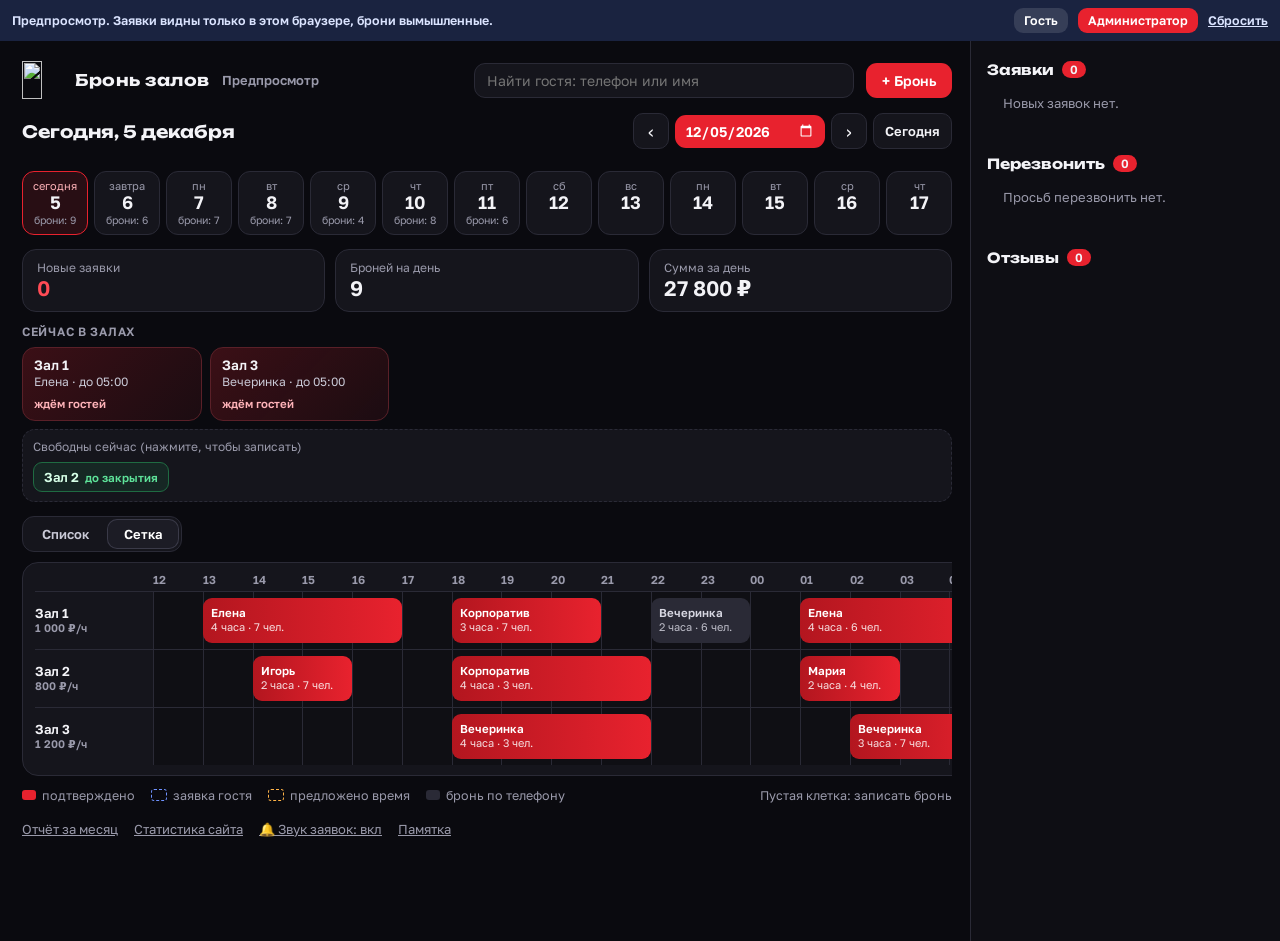
==== commit 7b47040b: "Обновление предпросмотра Co-Authored-By: Claude Opus 5.5 <noreply@anthropic.com>" ====
--- a/admin/index.html
+++ b/admin/index.html
@@ -16,9 +16,9 @@
 <body>
   <div class="toast" id="toast" role="status"><div class="ic" id="tIc">✓</div><div><b id="tT"></b><span id="tS"></span></div></div>
 
-  <form id="login" class="login" hidden>
+  <form id="login" class="login" novalidate hidden>
     <img class="loginlogo" src="../brand/logo-192.png" alt="" width="96" height="89"><h1 class="brand">БРОНЬ ЗАЛОВ</h1><p class="role">кабинет администратора</p>
-    <label class="fld"><i>Логин</i><input id="lLogin" autocomplete="username" required></label>
+    <label class="fld"><i>Почта</i><input id="lLogin" type="email" inputmode="email" autocomplete="username" placeholder="name@mail.ru" required></label>
     <label class="fld"><i>Пароль</i><input id="lPass" type="password" autocomplete="current-password" required></label>
     <p class="err" id="lErr" role="alert"></p>
     <button class="btn wide">Войти</button>
@@ -41,7 +41,8 @@
       <div class="tools"><button type="button" id="repBtn">Отчёт за месяц</button><button type="button" id="statsBtn">Статистика сайта</button><button type="button" id="csv">Выгрузить месяц в таблицу</button><button type="button" id="snd"></button><a href="help.html" target="_blank" rel="noopener">Памятка</a><button type="button" id="out">Выйти</button></div>
     </div>
     <aside class="side"><h2>Заявки <span id="sReq">0</span></h2><div id="reqs"></div>
-      <h2 class="h2b">Перезвонить <span id="sCb">0</span></h2><div id="cbs"></div></aside>
+      <h2 class="h2b">Перезвонить <span id="sCb">0</span></h2><div id="cbs"></div>
+      <h2 class="h2b">Отзывы <span id="sRv">0</span></h2><div id="rvs"></div></aside>
     <button type="button" class="fab" id="fab" aria-label="Новая бронь">+</button>
   </div>
 
--- a/admin/admin.css
+++ b/admin/admin.css
@@ -199,3 +199,10 @@
 .fnow i{flex:1 1 100%;font-style:normal;font-size:12px;color:var(--dim);margin-bottom:2px}
 .fchip{display:inline-flex;align-items:baseline;gap:6px;padding:6px 10px;border-radius:9px;background:rgba(31,191,106,.1);border:1px solid #1f6b42;font-size:13px;font-weight:600;color:#d6ffe7}
 .fchip small{font-size:11.5px;font-weight:600;color:#5ee39a}
+
+/* 17.11 отзывы */
+.rvst{color:#ffb800;font-weight:400;letter-spacing:1px;margin-left:4px}
+.rvq p{word-break:break-word}
+.rvrep{color:#9ab3ff;font-size:13px}
+.rvq .a{display:flex;flex-wrap:wrap;gap:6px}
+#dlgBody textarea{width:100%;background:none;border:0;outline:0;color:inherit;font:inherit;font-size:15px;resize:vertical}
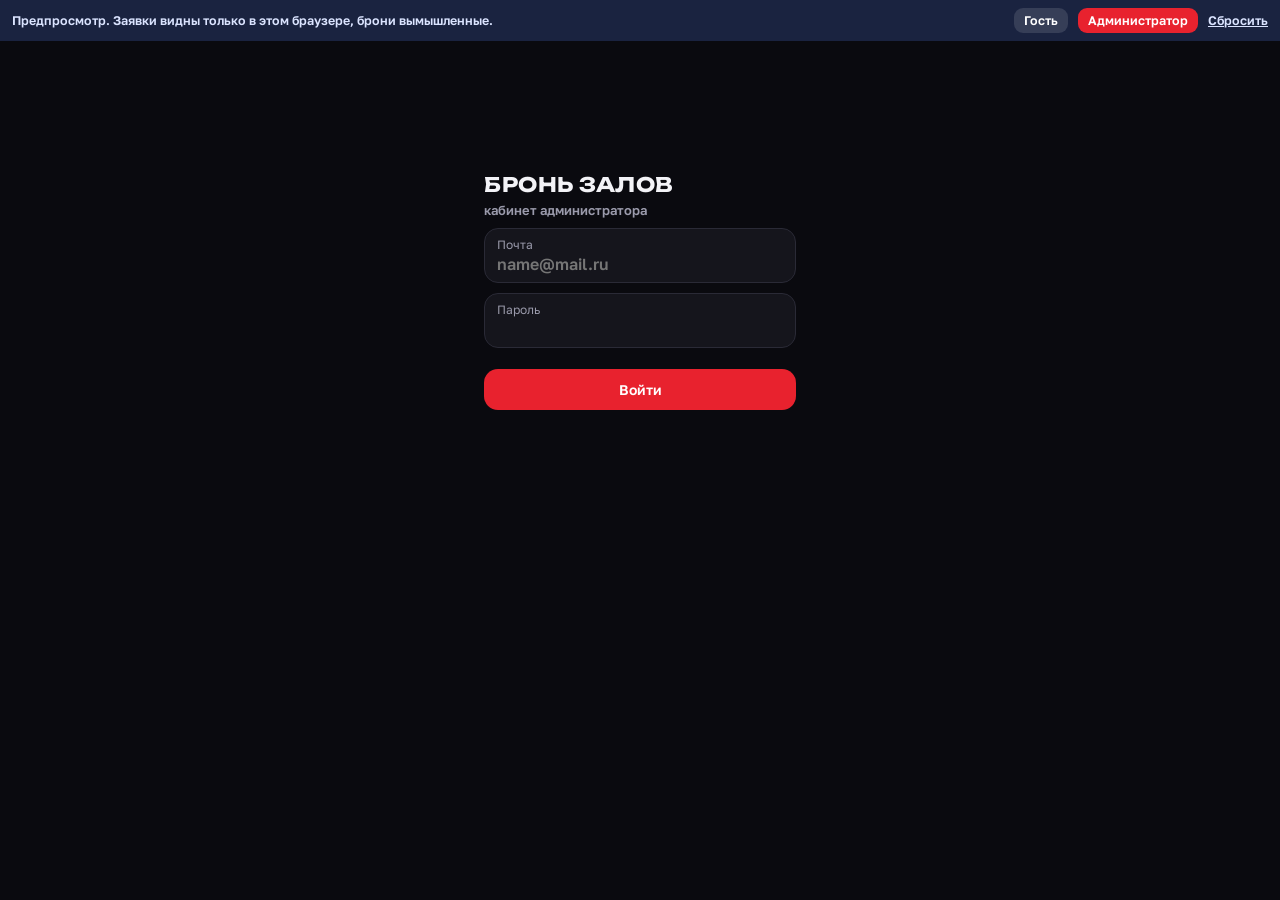
==== commit c73a70c2: "Обновление предпросмотра Co-Authored-By: Claude Opus 5.5 <noreply@anthropic.com>" ====
--- a/admin/index.html
+++ b/admin/index.html
@@ -6,11 +6,14 @@
 <meta name="theme-color" content="#0a0a0f">
 <meta name="robots" content="noindex">
 <title>Брони: кабинет</title>
+
 <link rel="icon" href="../favicon-32.png" sizes="32x32" type="image/png">
+
 <script src="../demo-api.js"></script>
 <link rel="stylesheet" href="../app.css">
 <link rel="stylesheet" href="admin.css">
 <script src="../pricing.js" defer></script>
+<script src="../pwa.js" defer></script>
 <script src="admin.js" defer></script>
 </head>
 <body>
@@ -38,7 +41,7 @@
       <div class="list" id="list"></div>
       <div id="gridBox"><div class="gridwrap"><div class="grid" id="grid"></div></div>
         <div class="legend"><em class="l1">подтверждено</em><em class="l2">заявка гостя</em><em class="l4">предложено время</em><em class="l3">бронь по телефону</em><span>Пустая клетка: записать бронь</span></div></div>
-      <div class="tools"><button type="button" id="repBtn">Отчёт за месяц</button><button type="button" id="statsBtn">Статистика сайта</button><button type="button" id="csv">Выгрузить месяц в таблицу</button><button type="button" id="snd"></button><a href="help.html" target="_blank" rel="noopener">Памятка</a><button type="button" id="out">Выйти</button></div>
+      <div class="tools"><button type="button" id="repBtn">Отчёт за месяц</button><button type="button" id="statsBtn">Статистика сайта</button><button type="button" id="csv">Выгрузить месяц в таблицу</button><button type="button" id="snd"></button><button type="button" id="pushBtn" hidden></button><button type="button" id="appBtn" hidden>Установить приложение</button><a href="help.html" target="_blank" rel="noopener">Памятка</a><button type="button" id="out">Выйти</button></div>
     </div>
     <aside class="side"><h2>Заявки <span id="sReq">0</span></h2><div id="reqs"></div>
       <h2 class="h2b">Перезвонить <span id="sCb">0</span></h2><div id="cbs"></div>
--- a/admin/admin.css
+++ b/admin/admin.css
@@ -206,3 +206,11 @@
 .rvrep{color:#9ab3ff;font-size:13px}
 .rvq .a{display:flex;flex-wrap:wrap;gap:6px}
 #dlgBody textarea{width:100%;background:none;border:0;outline:0;color:inherit;font:inherit;font-size:15px;resize:vertical}
+
+/* 20.11 приложение: подсказка для iPhone */
+dialog.pwahelp{max-width:min(420px,calc(100vw - 32px));border:1px solid rgba(255,255,255,.12);border-radius:10px;background:#15151a;color:#eee;padding:22px 22px 18px;font:15px/1.5 system-ui,sans-serif}
+dialog.pwahelp::backdrop{background:rgba(0,0,0,.6)}
+dialog.pwahelp b{display:block;font-size:17px;margin:0 30px 10px 0}
+dialog.pwahelp ol{margin:0;padding-left:20px} dialog.pwahelp li{margin:6px 0}
+dialog.pwahelp .pwi{font-weight:700;background:rgba(255,255,255,.1);padding:1px 6px;border-radius:4px}
+dialog.pwahelp .x{position:absolute;right:12px;top:8px;background:none;border:0;color:#aaa;font-size:26px;cursor:pointer}
